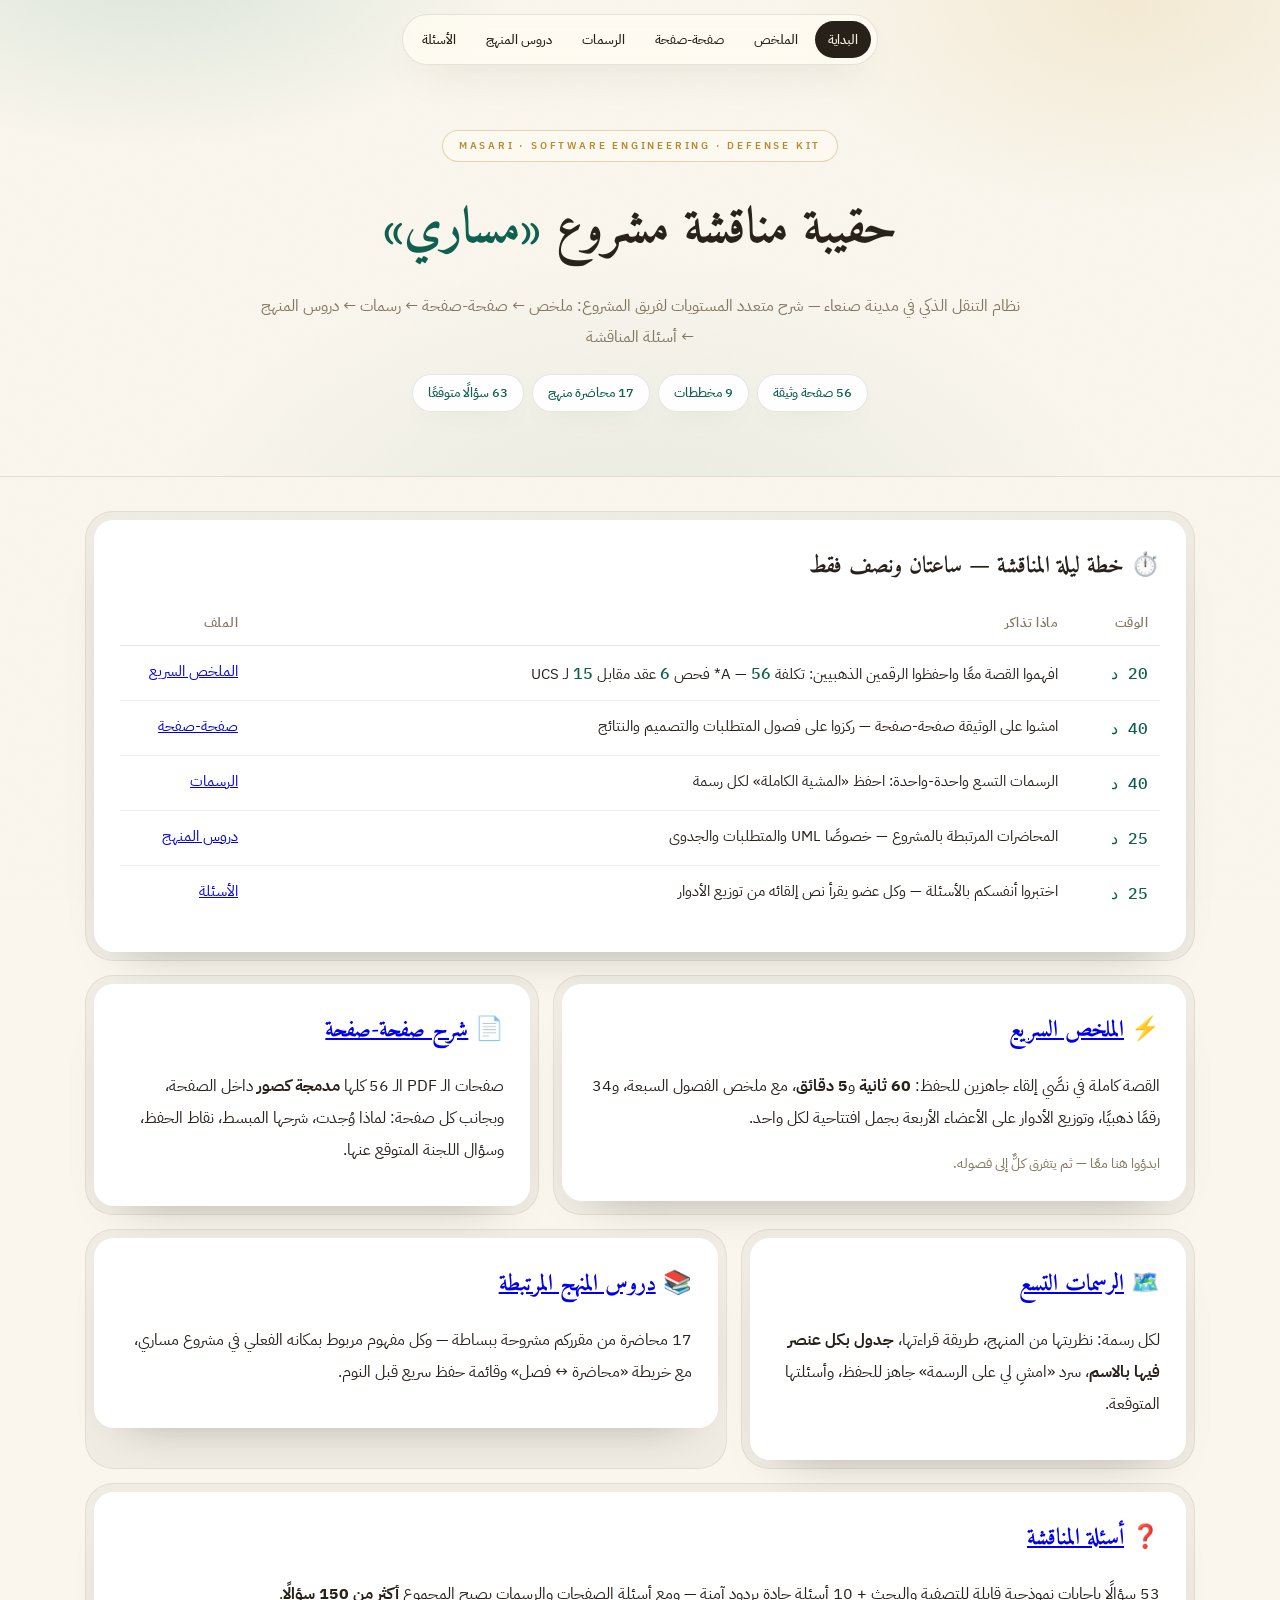
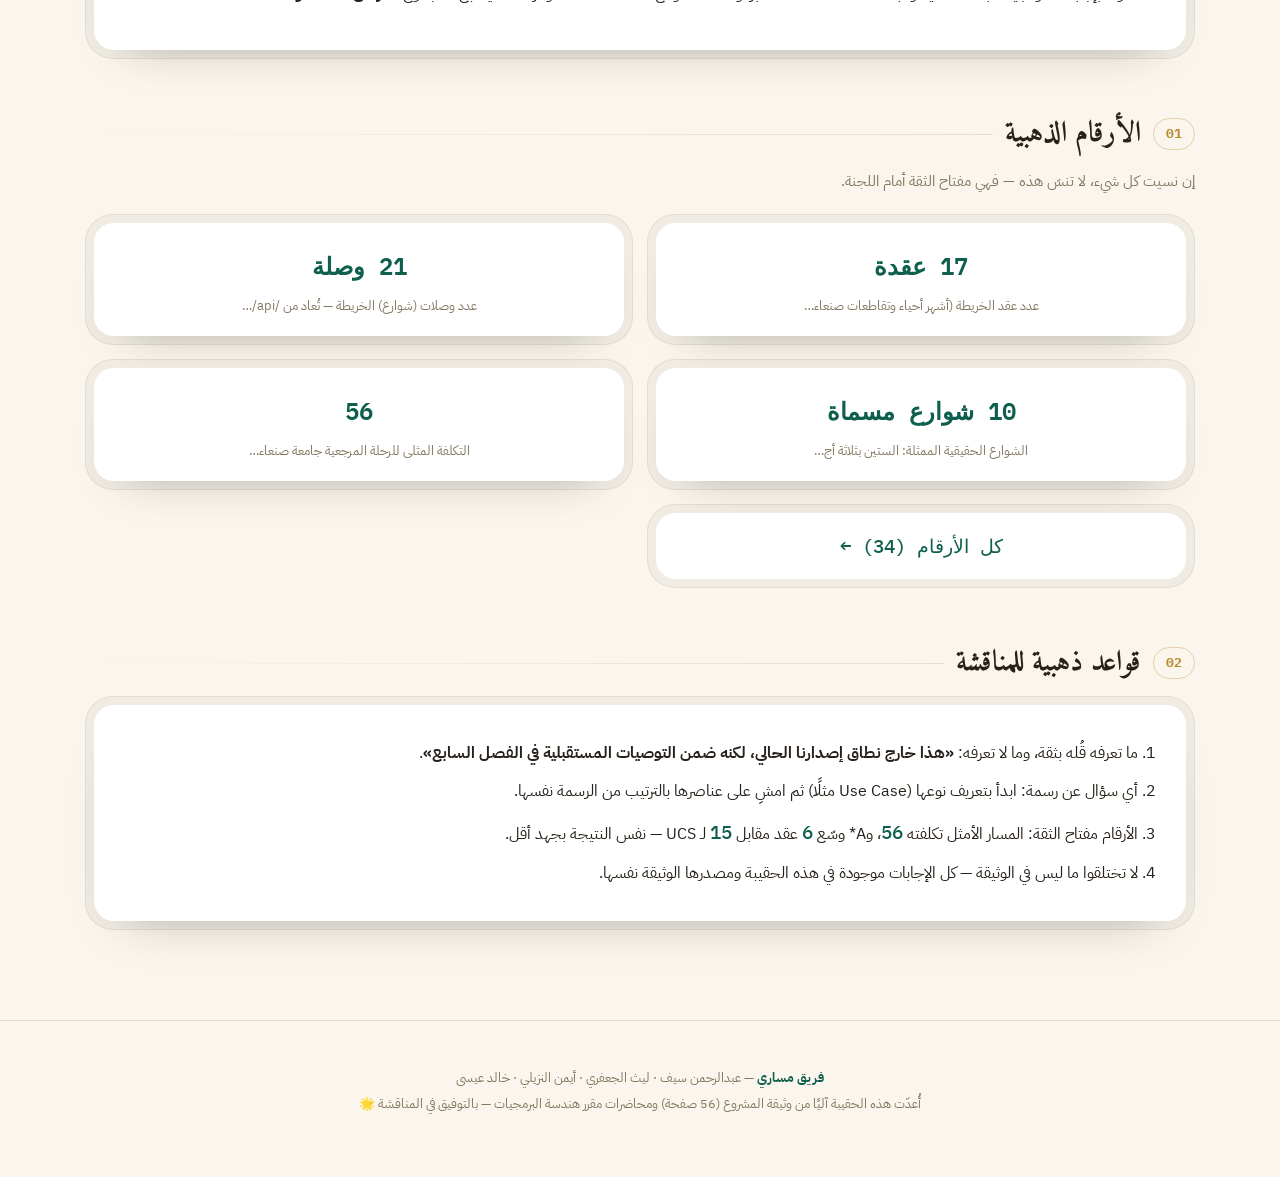
==== index.html @ 1882887a "Masari SE Defense Kit — حقيبة مناقشة مشروع مساري (شرح متعدد المستويات)" ====
<!DOCTYPE html><html lang="ar" dir="rtl"><head><meta charset="utf-8">
<meta name="viewport" content="width=device-width,initial-scale=1">
<meta name="description" content="حقيبة مناقشة مشروع مساري — نظام التنقل الذكي في صنعاء (هندسة البرمجيات): شرح متعدد المستويات، صفحة-بصفحة، الرسمات، دروس المنهج، وأسئلة المناقشة.">
<link rel="icon" href="data:image/svg+xml,<svg xmlns='http://www.w3.org/2000/svg' viewBox='0 0 100 100'><text y='.9em' font-size='90'>🎓</text></svg>">
<link rel="preconnect" href="https://fonts.googleapis.com">
<link rel="preconnect" href="https://fonts.gstatic.com" crossorigin>
<link href="https://fonts.googleapis.com/css2?family=Amiri:wght@400;700&family=IBM+Plex+Sans+Arabic:wght@300;400;500;600;700&family=IBM+Plex+Mono:wght@400;500;600&display=swap" rel="stylesheet">
<title>البداية — حقيبة مناقشة مساري</title><style>
:root{
 --cream:#FAF6ED; --paper:#FFFFFF; --ink:#27211A; --mut:#83765F;
 --emerald:#0E5F4E; --emerald2:#177E62; --gold:#B9892F; --gold2:#D8B25E;
 --hair:rgba(39,33,26,.11); --hair2:rgba(39,33,26,.07);
 --ease:cubic-bezier(.32,.72,0,1);
}
*{box-sizing:border-box}
html{scroll-behavior:smooth}
body{margin:0;background:var(--cream);color:var(--ink);
 font-family:'IBM Plex Sans Arabic','Segoe UI',Tahoma,sans-serif;
 line-height:2;font-size:16px;-webkit-font-smoothing:antialiased}
::selection{background:rgba(185,137,47,.25)}

/* ——— نسيج ورقي خفيف (ثابت، لا يعيق التمرير) ——— */
.grain{position:fixed;inset:0;z-index:1;pointer-events:none;opacity:.05;
 background-image:url("data:image/svg+xml,%3Csvg xmlns='http://www.w3.org/2000/svg' width='120' height='120'%3E%3Cfilter id='n'%3E%3CfeTurbulence type='fractalNoise' baseFrequency='0.9' numOctaves='2'/%3E%3C/filter%3E%3Crect width='120' height='120' filter='url(%23n)' opacity='0.5'/%3E%3C/svg%3E")}

/* ——— شريط التقدم ——— */
#prog{position:fixed;top:0;right:0;left:0;height:3px;z-index:80;
 background:linear-gradient(270deg,var(--gold),var(--emerald2));
 transform:scaleX(0);transform-origin:right;transition:transform .15s linear}

/* ——— الكبسولة الطافية (Nav) ——— */
.pillnav{position:fixed;top:14px;left:50%;transform:translateX(-50%);z-index:70;
 display:flex;gap:4px;flex-wrap:wrap;justify-content:center;max-width:calc(100vw - 24px);
 padding:6px;border-radius:999px;background:rgba(255,252,244,.72);
 backdrop-filter:blur(16px) saturate(1.5);-webkit-backdrop-filter:blur(16px) saturate(1.5);
 border:1px solid var(--hair);box-shadow:0 18px 40px -22px rgba(39,33,26,.35)}
.pillnav a{text-decoration:none;font-size:12.5px;font-weight:500;color:var(--ink);
 padding:6px 13px;border-radius:999px;white-space:nowrap;transition:background .45s var(--ease),transform .45s var(--ease)}
.pillnav a:hover{background:rgba(39,33,26,.07);transform:translateY(-1px)}
.pillnav a.on{background:var(--ink);color:#F7F1E4}

/* ——— البطل Hero ——— */
.hero{position:relative;overflow:hidden;text-align:center;
 padding:128px 22px 64px;border-bottom:1px solid var(--hair)}
.hero::before{content:'';position:absolute;inset:0;z-index:-1;
 background:
  radial-gradient(560px 300px at 12% -10%,rgba(23,126,98,.14),transparent 65%),
  radial-gradient(520px 320px at 88% 0%,rgba(216,178,94,.18),transparent 65%),
  radial-gradient(700px 420px at 50% 115%,rgba(14,95,78,.08),transparent 70%)}
.eyebrow{display:inline-block;font-size:10px;letter-spacing:.28em;font-weight:600;
 color:var(--gold);border:1px solid rgba(185,137,47,.35);border-radius:999px;
 padding:5px 16px;margin-bottom:18px;background:rgba(255,253,246,.6)}
.hero h1{font-family:'Amiri',serif;font-weight:700;font-size:clamp(30px,5vw,50px);
 margin:0 0 10px;color:var(--ink)}
.hero h1 em{font-style:normal;color:var(--emerald)}
.hero p{max-width:760px;margin:6px auto;color:var(--mut);font-size:15.5px}
.badges{display:flex;flex-wrap:wrap;gap:8px;justify-content:center;margin-top:22px}
.badge{font-size:13px;font-weight:500;color:var(--emerald);background:#fff;
 border:1px solid var(--hair);border-radius:999px;padding:5px 15px;
 box-shadow:0 10px 24px -18px rgba(14,95,78,.5)}

/* ——— الهيكل ——— */
.wrap{position:relative;z-index:2;max-width:1150px;margin:0 auto;padding:34px 20px 90px}
h2.sec{font-family:'Amiri',serif;font-size:29px;font-weight:700;color:var(--ink);
 margin:46px 0 4px;display:flex;align-items:center;gap:12px}
h2.sec::after{content:'';flex:1;height:1px;background:linear-gradient(270deg,var(--hair),transparent)}
h2.sec .no{font-family:'IBM Plex Mono',monospace;font-size:13px;color:var(--gold);
 border:1px solid rgba(185,137,47,.35);border-radius:999px;padding:2px 12px}
.sub{color:var(--mut);margin:0 0 18px;font-size:14.5px}

/* ——— الكروت مزدوجة الإطار (Double-Bezel) ——— */
.bezel{background:rgba(39,33,26,.045);border:1px solid var(--hair2);
 border-radius:28px;padding:8px;transition:transform .6s var(--ease)}
.bezel:hover{transform:translateY(-3px)}
.core{background:var(--paper);border-radius:20px;padding:24px 26px;
 box-shadow:inset 0 1px 0 rgba(255,255,255,.95),0 24px 48px -34px rgba(39,33,26,.4)}
h3{font-family:'Amiri',serif;font-size:23px;font-weight:700;margin:0 0 10px;color:var(--ink)}
h4{font-size:14px;font-weight:600;color:var(--mut);margin:20px 0 8px;
 letter-spacing:.04em;display:flex;align-items:center;gap:8px}
h4::after{content:'';flex:1;height:1px;background:var(--hair2)}

/* ——— بنتو غير متماثل للفهرس ——— */
.bento{display:grid;grid-template-columns:repeat(12,1fr);gap:14px}
.bento .bezel{margin:0}
.sp7{grid-column:span 7}.sp5{grid-column:span 5}.sp12{grid-column:span 12}
@media(max-width:860px){.sp7,.sp5,.sp12{grid-column:span 12}}
.grid2{display:grid;grid-template-columns:1fr 1fr;gap:14px}
@media(max-width:860px){.grid2{grid-template-columns:1fr}}

/* ——— الشرائح Chips (مُصلَّحة التباين) ——— */
.chiprow{display:flex;flex-wrap:wrap;gap:8px;justify-content:center;margin-top:26px}
.chip{font-family:inherit;font-size:13px;font-weight:500;color:var(--ink);cursor:pointer;user-select:none;
 background:rgba(255,255,255,.85);border:1px solid var(--hair);border-radius:999px;padding:6px 15px;
 transition:all .5s var(--ease)}
.chip:hover{transform:translateY(-2px);box-shadow:0 12px 22px -16px rgba(39,33,26,.5)}
.chip.on{background:var(--ink);color:#F7F1E4;border-color:var(--ink)}

/* ——— ملاحظات ملوّنة ——— */
.note{border-radius:14px;padding:13px 16px;margin:12px 0;border:1px solid}
.note p{margin:4px 0}
.note .lab{display:inline-block;font-size:12px;font-weight:700;border-radius:999px;padding:1px 12px;margin-bottom:6px}
.n-why{background:rgba(185,137,47,.07);border-color:rgba(185,137,47,.25)}
.n-why .lab{background:rgba(185,137,47,.15);color:#8A6420}
.n-ex{background:rgba(14,95,78,.06);border-color:rgba(14,95,78,.22)}
.n-ex .lab{background:rgba(14,95,78,.12);color:var(--emerald)}
.n-q{background:rgba(160,60,60,.05);border-color:rgba(160,60,60,.2)}
.n-q .lab{background:rgba(160,60,60,.12);color:#8F3A3A}

/* ——— قوائم ——— */
ul{margin:8px 0;padding:0;list-style:none}
ul li{padding:5px 26px 5px 0;position:relative}
ul li::before{content:'✦';position:absolute;right:2px;top:5px;font-size:11px;color:var(--gold)}
ol{margin:8px 0;padding-right:22px}
ol li{margin:6px 0}

/* ——— جداول شعرية ناعمة ——— */
table{border-collapse:collapse;width:100%;background:transparent;font-size:14.5px;margin:8px 0}
th{font-size:12.5px;font-weight:600;color:var(--mut);text-align:right;
 letter-spacing:.04em;padding:10px 12px;border-bottom:1px solid var(--hair)}
td{padding:11px 12px;border-bottom:1px solid var(--hair2);vertical-align:top}
tr:last-child td{border-bottom:none}

/* ——— أسئلة قابلة للفتح ——— */
details.qa{background:transparent;border:1px solid var(--hair2);border-radius:14px;
 margin:8px 0;overflow:hidden;transition:border-color .4s var(--ease)}
details.qa[open]{border-color:rgba(185,137,47,.4)}
details.qa summary{cursor:pointer;list-style:none;display:flex;align-items:baseline;gap:10px;
 padding:12px 16px;font-weight:600;font-size:14.5px;color:var(--ink)}
details.qa summary::-webkit-details-marker{display:none}
details.qa summary::before{content:'+';font-family:'IBM Plex Mono',monospace;font-weight:500;
 color:var(--gold);font-size:16px;flex-shrink:0;transition:transform .5s var(--ease)}
details.qa[open] summary::before{transform:rotate(45deg)}
details.qa .ans{padding:2px 18px 14px;color:#4A4136;font-size:14.5px}

/* ——— صفحات الوثيقة ——— */
.flexp{display:grid;grid-template-columns:minmax(300px,44%) 1fr;gap:20px;align-items:start;margin-top:14px}
@media(max-width:960px){.flexp{grid-template-columns:1fr}}
.pgimg{width:100%;display:block;border-radius:12px;border:1px solid var(--hair);
 background:#fff;transition:transform .6s var(--ease),box-shadow .6s var(--ease)}
.pgimg:hover{transform:translateY(-3px);box-shadow:0 26px 44px -30px rgba(39,33,26,.55)}
.pgnum{font-family:'IBM Plex Mono',monospace;font-size:13px;font-weight:500;color:#fff;
 background:linear-gradient(135deg,var(--emerald),var(--emerald2));
 border-radius:999px;padding:3px 14px;white-space:nowrap}
.tag{font-size:11px;font-weight:500;color:var(--mut);background:rgba(39,33,26,.05);
 border:1px solid var(--hair2);border-radius:6px;padding:1px 9px;margin-inline-start:8px}
.zoom{display:inline-flex;align-items:center;gap:7px;text-decoration:none;font-size:12.5px;
 color:var(--ink);background:rgba(39,33,26,.05);border:1px solid var(--hair2);
 border-radius:999px;padding:4px 6px 4px 13px;transition:background .45s var(--ease)}
.zoom:hover{background:rgba(39,33,26,.1)}
.zoom .ic{width:22px;height:22px;border-radius:999px;background:#fff;border:1px solid var(--hair);
 display:inline-flex;align-items:center;justify-content:center;font-size:11px;transition:transform .45s var(--ease)}
.zoom:hover .ic{transform:translate(-2px,-2px)}
.pghead{display:flex;justify-content:space-between;align-items:center;flex-wrap:wrap;gap:8px}
.pghead h3{display:flex;align-items:center;gap:10px;flex-wrap:wrap;font-size:20px}

/* ——— خطابات وأرقام ——— */
.speech{background:#FFFDF4;border:1px solid rgba(185,137,47,.3);border-radius:20px;
 padding:22px 26px;font-family:'Amiri',serif;font-size:19px;line-height:2.2;position:relative}
.speech::before{content:'❝';position:absolute;top:-6px;right:18px;font-size:34px;color:var(--gold2);opacity:.6}
.num{font-family:'IBM Plex Mono',monospace;font-weight:500;color:var(--emerald);
 font-size:19px;white-space:nowrap}
td .num{font-size:16px}
.kpi{text-align:center;padding:18px 10px}
.kpi .n{font-family:'IBM Plex Mono',monospace;font-size:24px;font-weight:600;color:var(--emerald)}
.kpi .t{font-size:12.5px;color:var(--mut);margin-top:4px}

/* ——— الرسمات ——— */
.story{background:linear-gradient(180deg,rgba(14,95,78,.06),#fff);
 border:1px solid rgba(14,95,78,.2);border-radius:18px;padding:18px 22px;font-size:15.5px}
.story p{margin:6px 0}

/* ——— الدروس ——— */
.ava{width:46px;height:46px;border-radius:999px;flex-shrink:0;display:flex;align-items:center;justify-content:center;
 font-family:'Amiri',serif;font-size:22px;font-weight:700;color:#fff;
 background:linear-gradient(135deg,var(--emerald),var(--gold))}
.memgrid li::before{content:'⚡';font-size:12px}

/* ——— البحث ——— */
.search{width:100%;max-width:430px;padding:11px 18px;font-family:inherit;font-size:14.5px;
 color:var(--ink);background:#fff;border:1px solid var(--hair);border-radius:999px;outline:none;
 transition:border-color .4s var(--ease),box-shadow .4s var(--ease)}
.search:focus{border-color:rgba(185,137,47,.55);box-shadow:0 0 0 4px rgba(185,137,47,.12)}
.filterbar{position:sticky;top:66px;z-index:40;margin:0 0 18px}

/* ——— الحركة ——— */
.rv{opacity:0;transform:translateY(26px);filter:blur(7px)}
.rv.vis{opacity:1;transform:none;filter:none;
 transition:opacity .9s var(--ease),transform .9s var(--ease),filter .9s var(--ease)}
@media(prefers-reduced-motion:reduce){.rv{opacity:1;transform:none;filter:none}}

/* ——— تذييل ——— */
.foot{position:relative;z-index:2;text-align:center;padding:44px 20px 60px;
 border-top:1px solid var(--hair);color:var(--mut);font-size:13px}
.foot b{color:var(--emerald)}

@media print{
 .pillnav,.chip,.search,#prog,.grain,.filterbar,.zoom{display:none!important}
 .rv{opacity:1!important;transform:none!important;filter:none!important}
 body{background:#fff}
 .bezel{transform:none;background:none;border:none;padding:0}
 .core{border:1px solid #ddd;box-shadow:none}
 .hero{padding:40px 10px 20px}
 .bezel{break-inside:avoid}
}
</style></head><body>
<div class="grain"></div><div id="prog"></div>
<nav class="pillnav">
<a class="on" href="index.html">البداية</a><a href="summary.html">الملخص</a>
<a href="page-by-page.html">صفحة‑صفحة</a><a href="diagrams.html">الرسمات</a>
<a href="lessons.html">دروس المنهج</a><a href="questions.html">الأسئلة</a>
</nav><header class="hero">
<div class="eyebrow">MASARI · SOFTWARE ENGINEERING · DEFENSE KIT</div>
<h1>حقيبة مناقشة مشروع <em>«مساري»</em></h1>
<p>نظام التنقل الذكي في مدينة صنعاء — شرح متعدد المستويات لفريق المشروع: ملخص ← صفحة‑صفحة ← رسمات ← دروس المنهج ← أسئلة المناقشة</p>
<div class="badges">
<span class="badge">56 صفحة وثيقة</span><span class="badge">9 مخططات</span>
<span class="badge">17 محاضرة منهج</span><span class="badge">63 سؤالًا متوقعًا</span>
</div></header>
<div class="wrap">
<div class="bezel rv"><div class="core">
<h3>⏱️ خطة ليلة المناقشة — ساعتان ونصف فقط</h3>
<table>
<tr><th style="width:90px">الوقت</th><th>ماذا تذاكر</th><th style="width:130px">الملف</th></tr>
<tr><td><span class="num">20 د</span></td><td>افهموا القصة معًا واحفظوا الرقمين الذهبيين: تكلفة <span class="num">56</span> — A* فحص <span class="num">6</span> عقد مقابل <span class="num">15</span> لـ UCS</td><td><a href="summary.html">الملخص السريع</a></td></tr>
<tr><td><span class="num">40 د</span></td><td>امشوا على الوثيقة صفحة-صفحة — ركزوا على فصول المتطلبات والتصميم والنتائج</td><td><a href="page-by-page.html">صفحة‑صفحة</a></td></tr>
<tr><td><span class="num">40 د</span></td><td>الرسمات التسع واحدة-واحدة: احفظ «المشية الكاملة» لكل رسمة</td><td><a href="diagrams.html">الرسمات</a></td></tr>
<tr><td><span class="num">25 د</span></td><td>المحاضرات المرتبطة بالمشروع — خصوصًا UML والمتطلبات والجدوى</td><td><a href="lessons.html">دروس المنهج</a></td></tr>
<tr><td><span class="num">25 د</span></td><td>اختبروا أنفسكم بالأسئلة — وكل عضو يقرأ نص إلقائه من توزيع الأدوار</td><td><a href="questions.html">الأسئلة</a></td></tr>
</table></div></div>

<div class="bento" style="margin-top:14px">
<div class="bezel sp7 rv"><div class="core">
<h3>⚡ <a href="summary.html">الملخص السريع</a></h3>
<p>القصة كاملة في نصَّي إلقاء جاهزين للحفظ: <b>60 ثانية</b> و<b>5 دقائق</b>، مع ملخص الفصول السبعة، و34 رقمًا ذهبيًا، وتوزيع الأدوار على الأعضاء الأربعة بجمل افتتاحية لكل واحد.</p>
<p style="color:var(--mut);font-size:13.5px;margin:0">ابدؤوا هنا معًا — ثم يتفرق كلٌّ إلى فصوله.</p>
</div></div>
<div class="bezel sp5 rv"><div class="core">
<h3>📄 <a href="page-by-page.html">شرح صفحة‑صفحة</a></h3>
<p>صفحات الـ PDF الـ 56 كلها <b>مدمجة كصور</b> داخل الصفحة، وبجانب كل صفحة: لماذا وُجدت، شرحها المبسط، نقاط الحفظ، وسؤال اللجنة المتوقع عنها.</p>
</div></div>
<div class="bezel sp5 rv"><div class="core">
<h3>🗺️ <a href="diagrams.html">الرسمات التسع</a></h3>
<p>لكل رسمة: نظريتها من المنهج، طريقة قراءتها، <b>جدول بكل عنصر فيها بالاسم</b>، سرد «امشِ لي على الرسمة» جاهز للحفظ، وأسئلتها المتوقعة.</p>
</div></div>
<div class="bezel sp7 rv"><div class="core">
<h3>📚 <a href="lessons.html">دروس المنهج المرتبطة</a></h3>
<p>17 محاضرة من مقرركم مشروحة ببساطة — وكل مفهوم مربوط بمكانه الفعلي في مشروع مساري، مع خريطة «محاضرة ↔ فصل» وقائمة حفظ سريع قبل النوم.</p>
</div></div>
<div class="bezel sp12 rv"><div class="core">
<h3>❓ <a href="questions.html">أسئلة المناقشة</a></h3>
<p>53 سؤالًا بإجابات نموذجية قابلة للتصفية والبحث + 10 أسئلة حادة بردود آمنة — ومع أسئلة الصفحات والرسمات يصبح المجموع <b>أكثر من 150 سؤالًا</b>.</p>
</div></div>
</div>

<h2 class="sec"><span class="no">01</span> الأرقام الذهبية</h2>
<p class="sub">إن نسيت كل شيء، لا تنسَ هذه — فهي مفتاح الثقة أمام اللجنة.</p>
<div class="grid2"><div class="bezel"><div class="core kpi"><div class="n">17 عقدة</div><div class="t">عدد عقد الخريطة (أشهر أحياء وتقاطعات صنعاء…</div></div></div><div class="bezel"><div class="core kpi"><div class="n">21 وصلة</div><div class="t">عدد وصلات (شوارع) الخريطة — تُعاد من /api/…</div></div></div><div class="bezel"><div class="core kpi"><div class="n">10 شوارع مسماة</div><div class="t">الشوارع الحقيقية الممثلة: الستين بثلاثة أج…</div></div></div><div class="bezel"><div class="core kpi"><div class="n">56</div><div class="t">التكلفة المثلى للرحلة المرجعية جامعة صنعاء…</div></div></div>
<div class="bezel"><div class="core" style="text-align:center;padding:14px">
<a href="summary.html#numbers" style="text-decoration:none"><span class="num">كل الأرقام (34) ←</span></a>
</div></div></div>

<h2 class="sec"><span class="no">02</span> قواعد ذهبية للمناقشة</h2>
<div class="bezel rv"><div class="core"><ol>
<li>ما تعرفه قُله بثقة، وما لا تعرفه: <b>«هذا خارج نطاق إصدارنا الحالي، لكنه ضمن التوصيات المستقبلية في الفصل السابع»</b>.</li>
<li>أي سؤال عن رسمة: ابدأ بتعريف نوعها (Use Case مثلًا) ثم امشِ على عناصرها بالترتيب من الرسمة نفسها.</li>
<li>الأرقام مفتاح الثقة: المسار الأمثل تكلفته <span class="num">56</span>، وA* وسّع <span class="num">6</span> عقد مقابل <span class="num">15</span> لـ UCS — نفس النتيجة بجهد أقل.</li>
<li>لا تختلقوا ما ليس في الوثيقة — كل الإجابات موجودة في هذه الحقيبة ومصدرها الوثيقة نفسها.</li>
</ol></div></div>
</div><script>
(function(){
var io=new IntersectionObserver(function(es){es.forEach(function(e){
 if(e.isIntersecting){e.target.classList.add('vis');io.unobserve(e.target)}})},{threshold:.06});
var i=0;document.querySelectorAll('.rv').forEach(function(el){
 el.style.transitionDelay=((i++%7)*75)+'ms';io.observe(el)});
var p=document.getElementById('prog');
addEventListener('scroll',function(){var h=document.documentElement;
 var m=h.scrollHeight-h.clientHeight;p.style.transform='scaleX('+(m?h.scrollTop/m:0)+')'},{passive:true});
})();
</script><footer class="foot">
<b>فريق مساري</b> — عبدالرحمن سيف · ليث الجعفري · أيمن النزيلي · خالد عيسى<br>
أُعدّت هذه الحقيبة آليًا من وثيقة المشروع (56 صفحة) ومحاضرات مقرر هندسة البرمجيات — بالتوفيق في المناقشة 🌟
</footer></body></html>
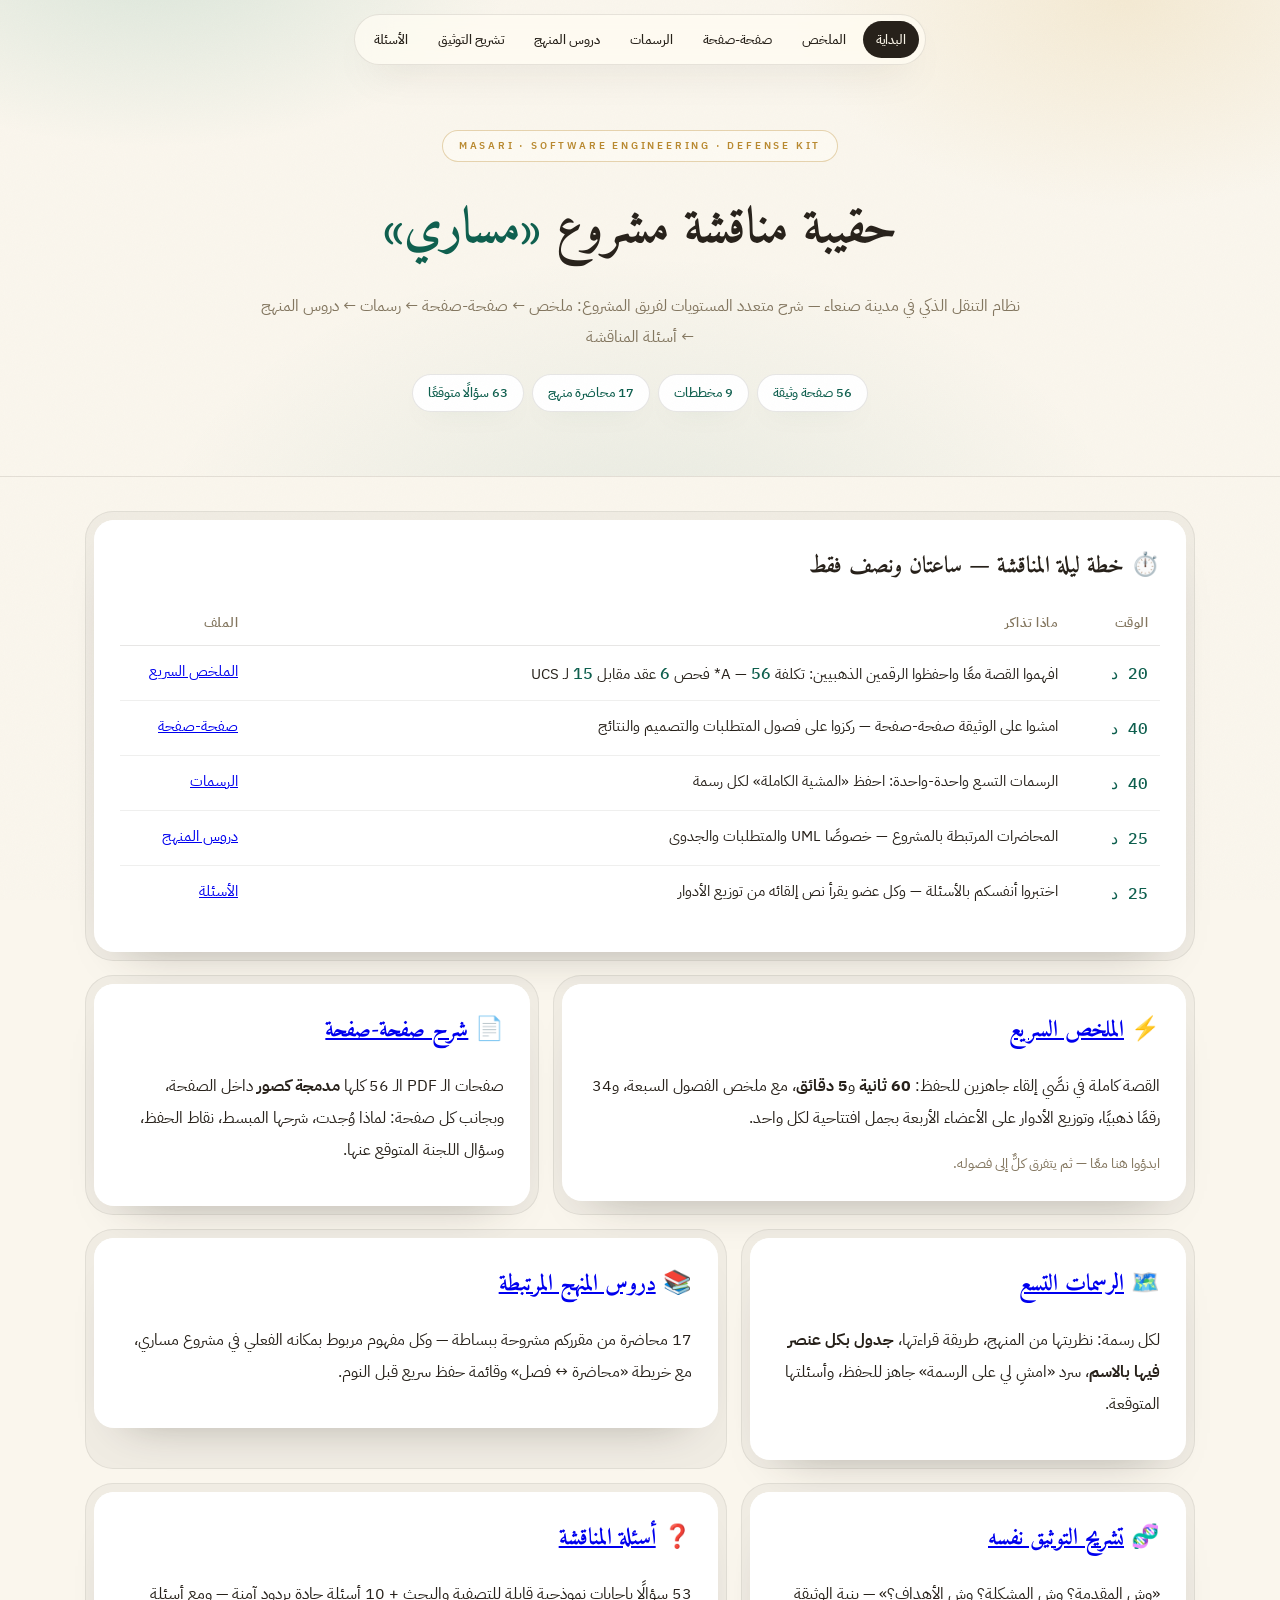
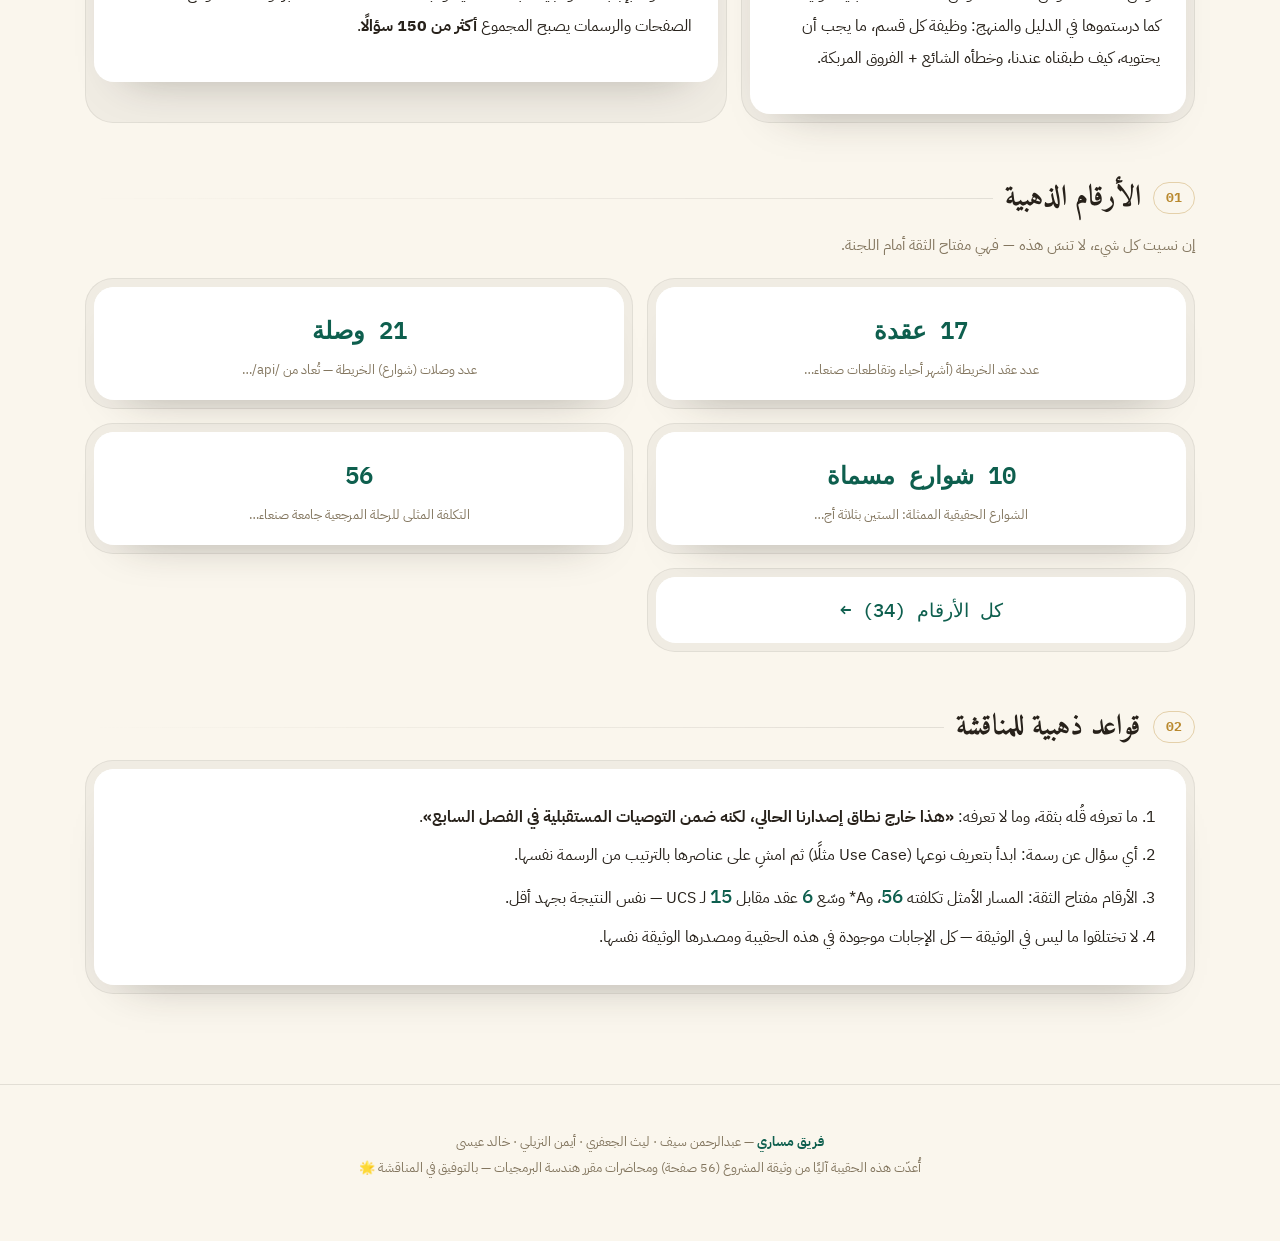
==== commit 9a4fd212: "أضف مستوى تشريح التوثيق (doc-guide) — بنية الوثيقة فصلًا وقسمًا حسب الدليل والمنهج" ====
--- a/index.html
+++ b/index.html
@@ -207,7 +207,7 @@
 <nav class="pillnav">
 <a class="on" href="index.html">البداية</a><a href="summary.html">الملخص</a>
 <a href="page-by-page.html">صفحة‑صفحة</a><a href="diagrams.html">الرسمات</a>
-<a href="lessons.html">دروس المنهج</a><a href="questions.html">الأسئلة</a>
+<a href="lessons.html">دروس المنهج</a><a href="doc-guide.html">تشريح التوثيق</a><a href="questions.html">الأسئلة</a>
 </nav><header class="hero">
 <div class="eyebrow">MASARI · SOFTWARE ENGINEERING · DEFENSE KIT</div>
 <h1>حقيبة مناقشة مشروع <em>«مساري»</em></h1>
@@ -246,7 +246,11 @@
 <h3>📚 <a href="lessons.html">دروس المنهج المرتبطة</a></h3>
 <p>17 محاضرة من مقرركم مشروحة ببساطة — وكل مفهوم مربوط بمكانه الفعلي في مشروع مساري، مع خريطة «محاضرة ↔ فصل» وقائمة حفظ سريع قبل النوم.</p>
 </div></div>
-<div class="bezel sp12 rv"><div class="core">
+<div class="bezel sp5 rv"><div class="core">
+<h3>🧬 <a href="doc-guide.html">تشريح التوثيق نفسه</a></h3>
+<p>«وش المقدمة؟ وش المشكلة؟ وش الأهداف؟» — بنية الوثيقة كما درستموها في الدليل والمنهج: وظيفة كل قسم، ما يجب أن يحتويه، كيف طبقناه عندنا، وخطأه الشائع + الفروق المربكة.</p>
+</div></div>
+<div class="bezel sp7 rv"><div class="core">
 <h3>❓ <a href="questions.html">أسئلة المناقشة</a></h3>
 <p>53 سؤالًا بإجابات نموذجية قابلة للتصفية والبحث + 10 أسئلة حادة بردود آمنة — ومع أسئلة الصفحات والرسمات يصبح المجموع <b>أكثر من 150 سؤالًا</b>.</p>
 </div></div>
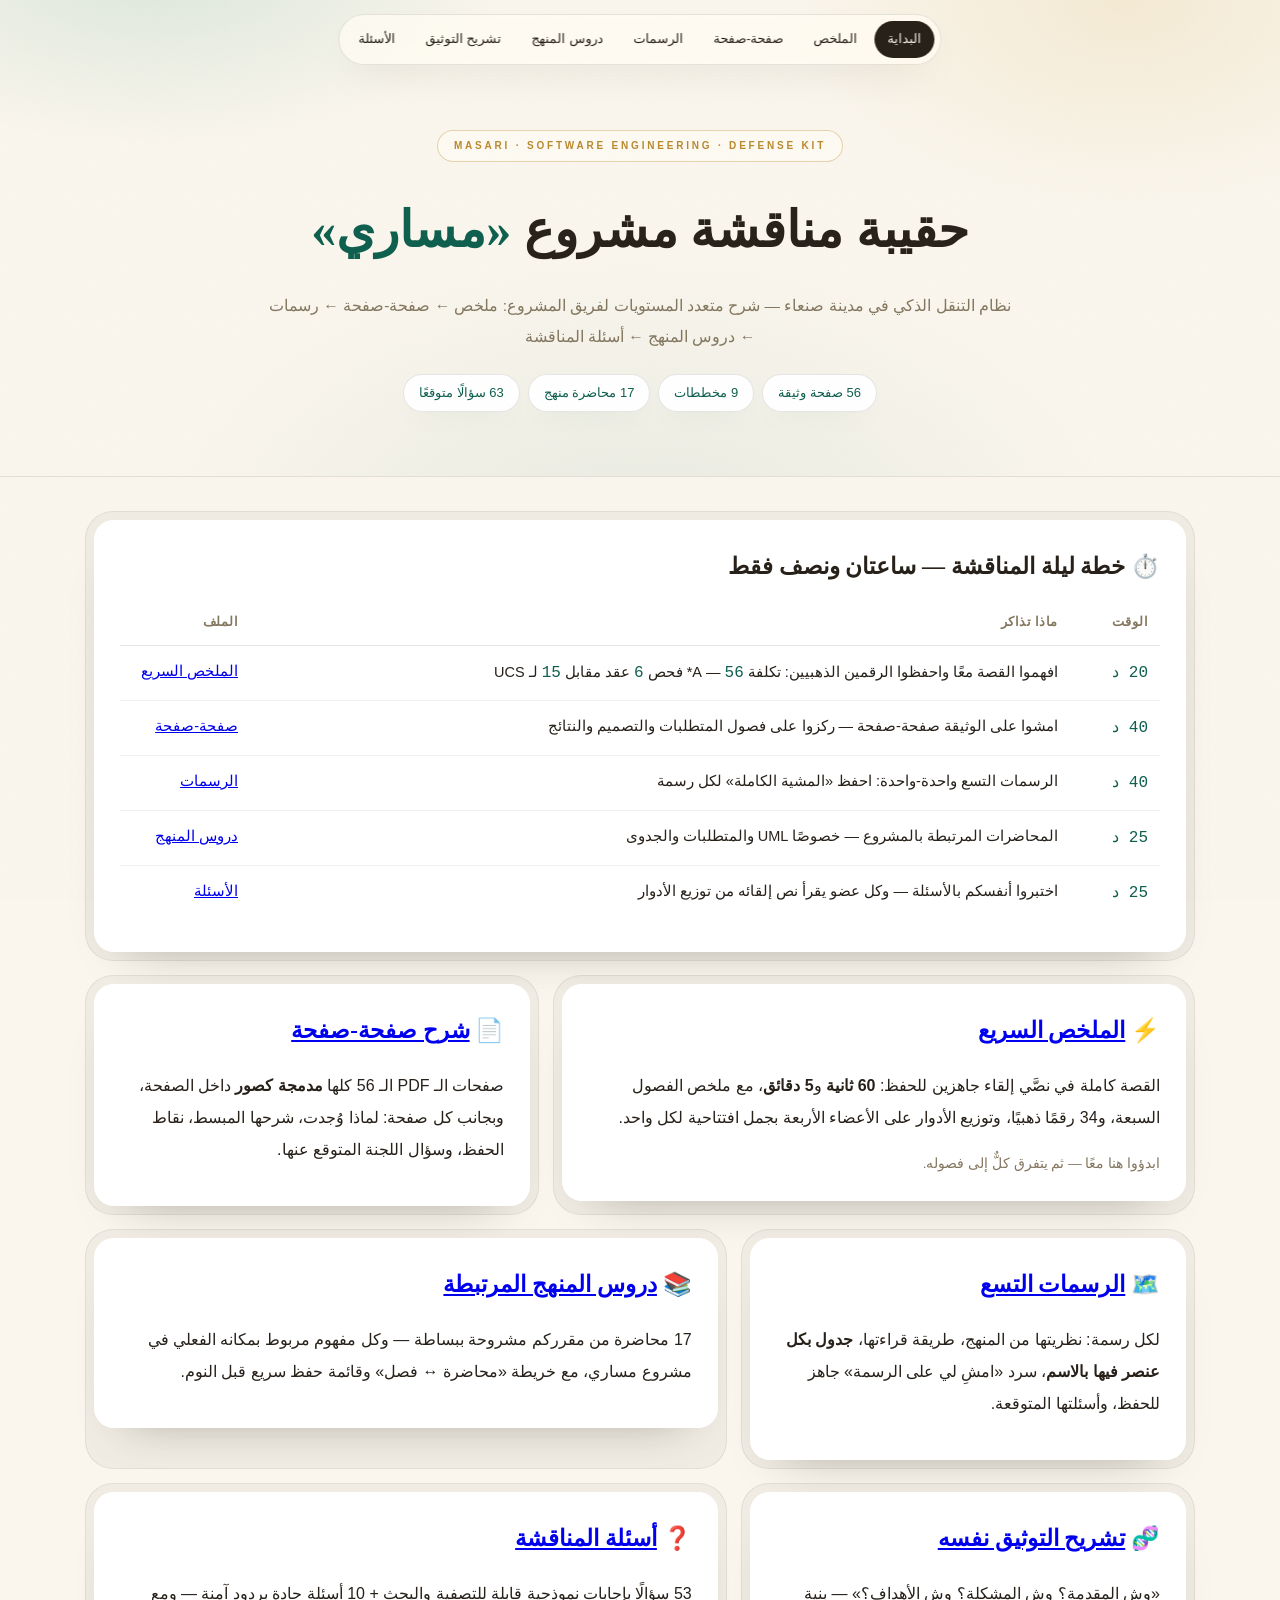
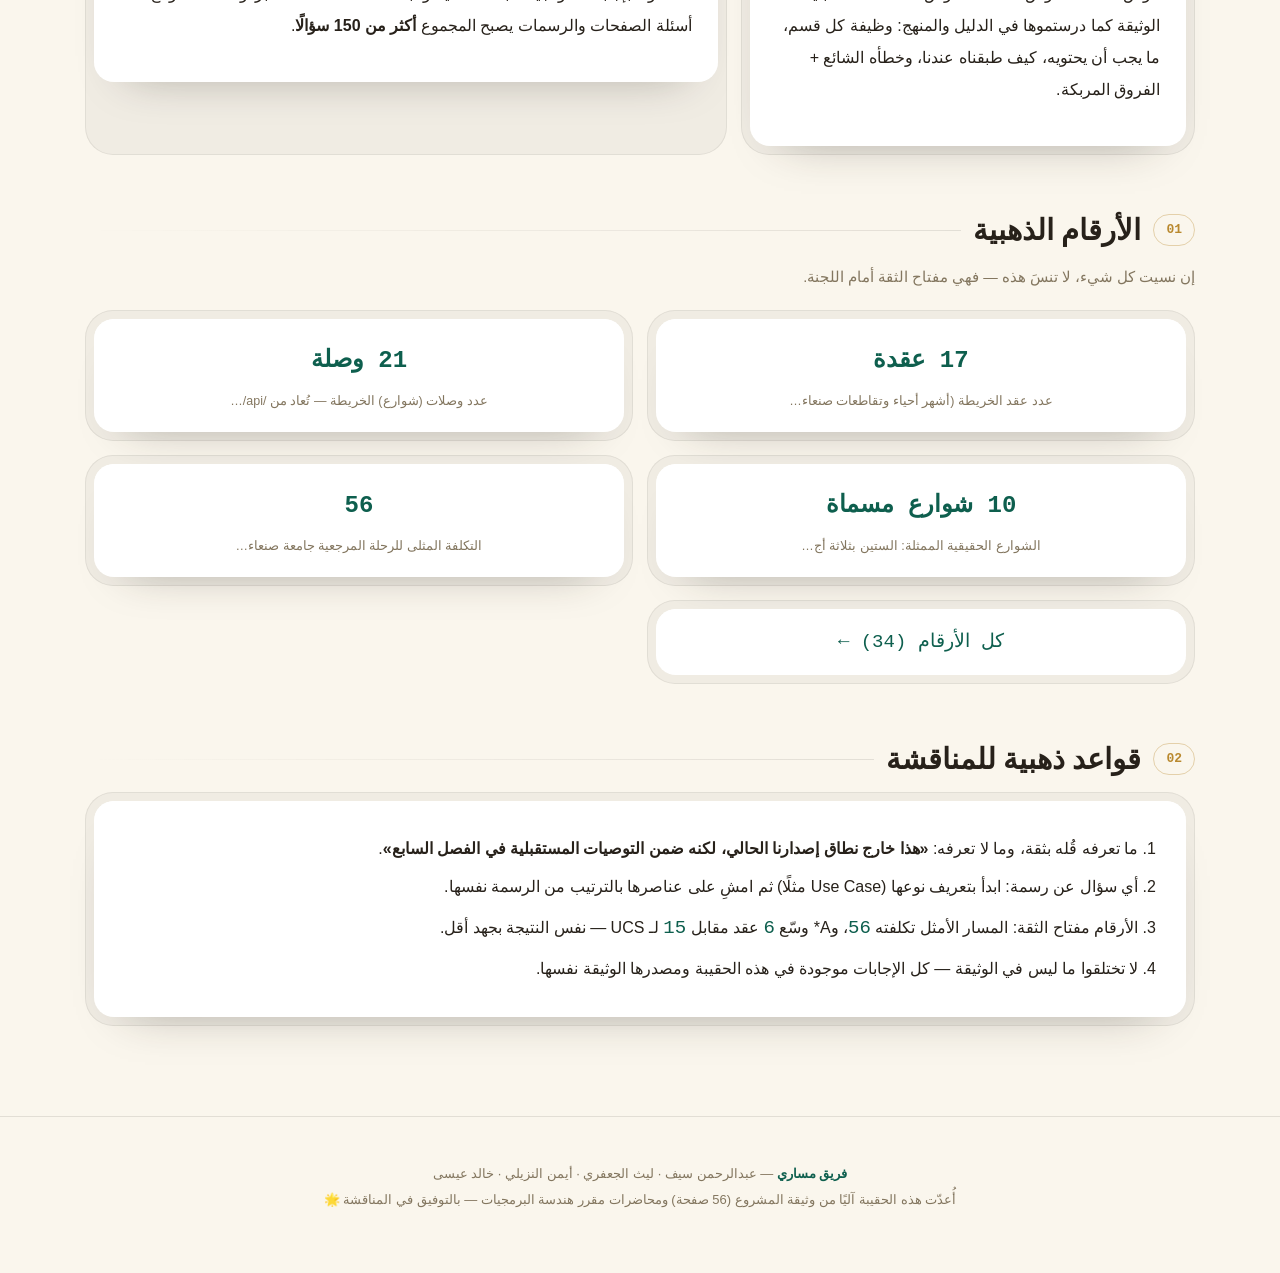
==== commit e908fc04: "خطوط مضيفة ذاتيًا — الموقع يعمل offline بالكامل وبلا اعتماد خارجي" ====
--- a/index.html
+++ b/index.html
@@ -2,9 +2,7 @@
 <meta name="viewport" content="width=device-width,initial-scale=1">
 <meta name="description" content="حقيبة مناقشة مشروع مساري — نظام التنقل الذكي في صنعاء (هندسة البرمجيات): شرح متعدد المستويات، صفحة-بصفحة، الرسمات، دروس المنهج، وأسئلة المناقشة.">
 <link rel="icon" href="data:image/svg+xml,<svg xmlns='http://www.w3.org/2000/svg' viewBox='0 0 100 100'><text y='.9em' font-size='90'>🎓</text></svg>">
-<link rel="preconnect" href="https://fonts.googleapis.com">
-<link rel="preconnect" href="https://fonts.gstatic.com" crossorigin>
-<link href="https://fonts.googleapis.com/css2?family=Amiri:wght@400;700&family=IBM+Plex+Sans+Arabic:wght@300;400;500;600;700&family=IBM+Plex+Mono:wght@400;500;600&display=swap" rel="stylesheet">
+<link rel="stylesheet" href="fonts.css">
 <title>البداية — حقيبة مناقشة مساري</title><style>
 :root{
  --cream:#FAF6ED; --paper:#FFFFFF; --ink:#27211A; --mut:#83765F;
